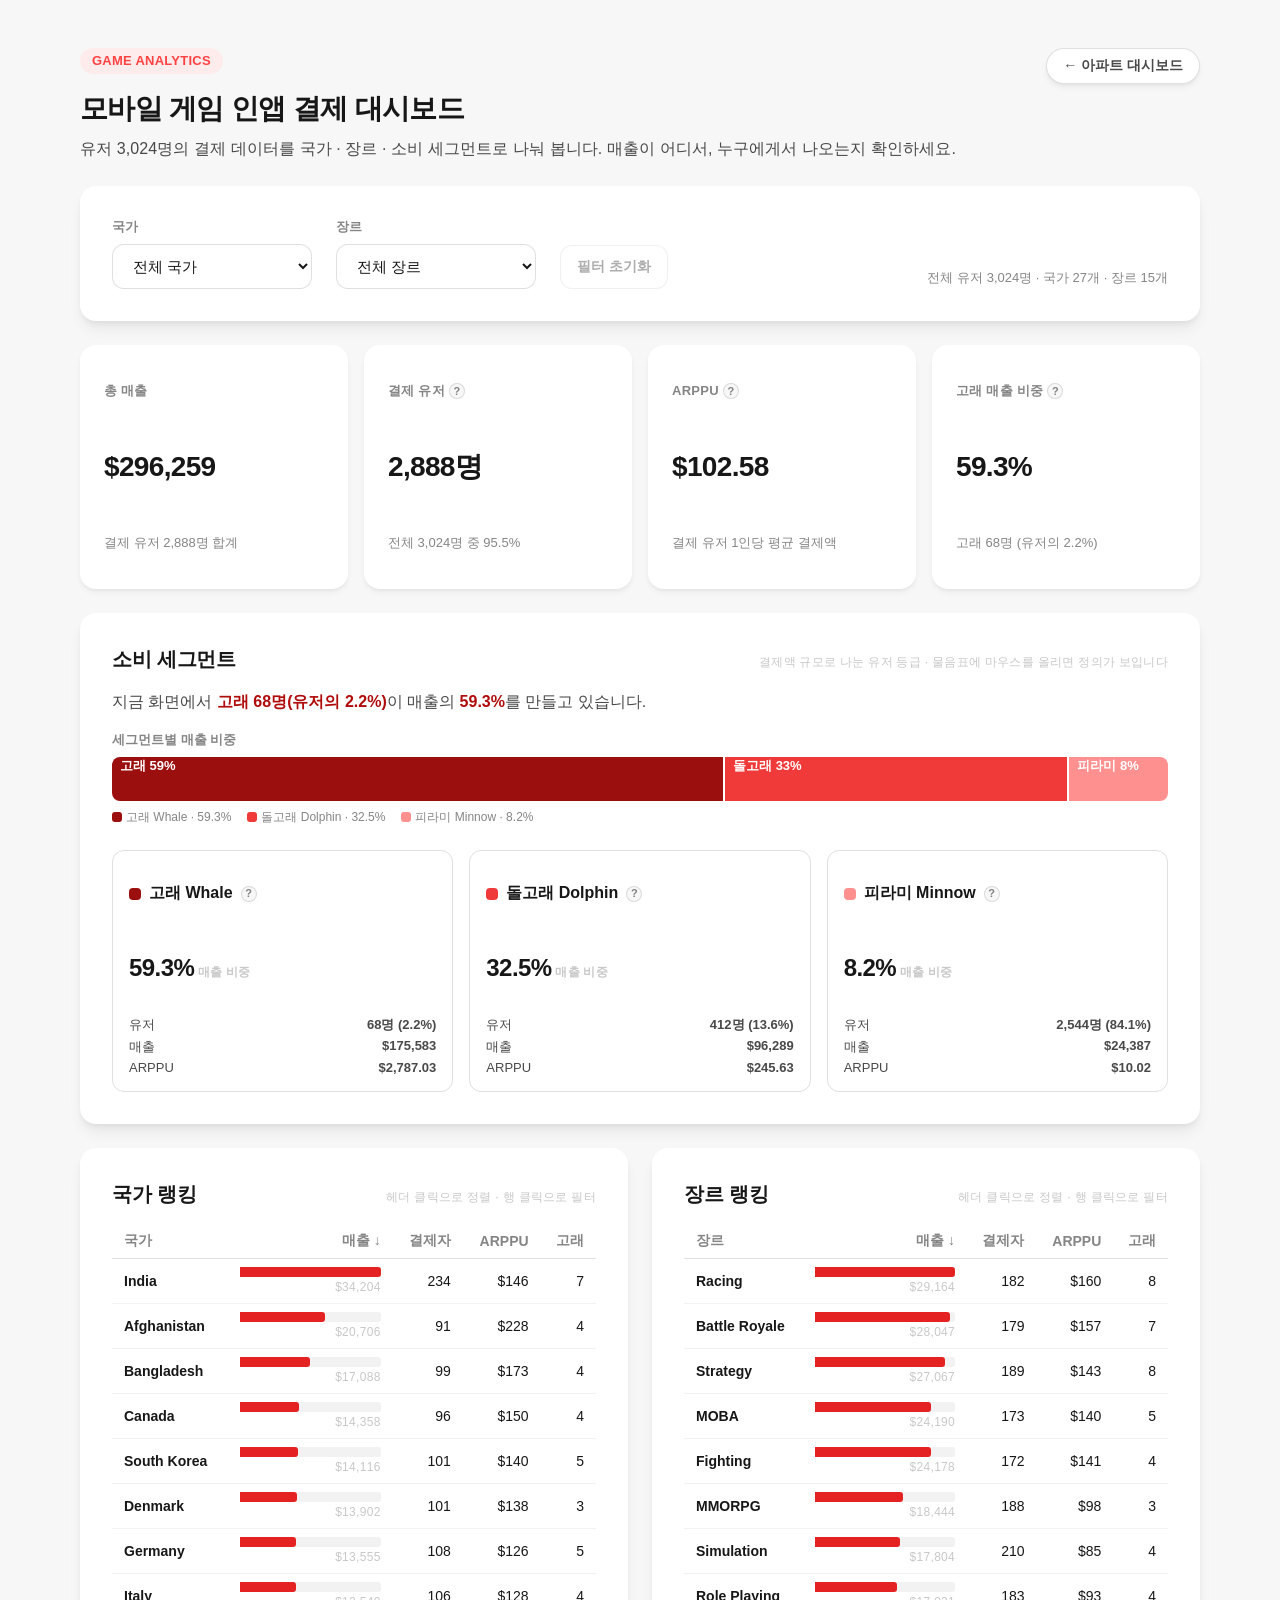
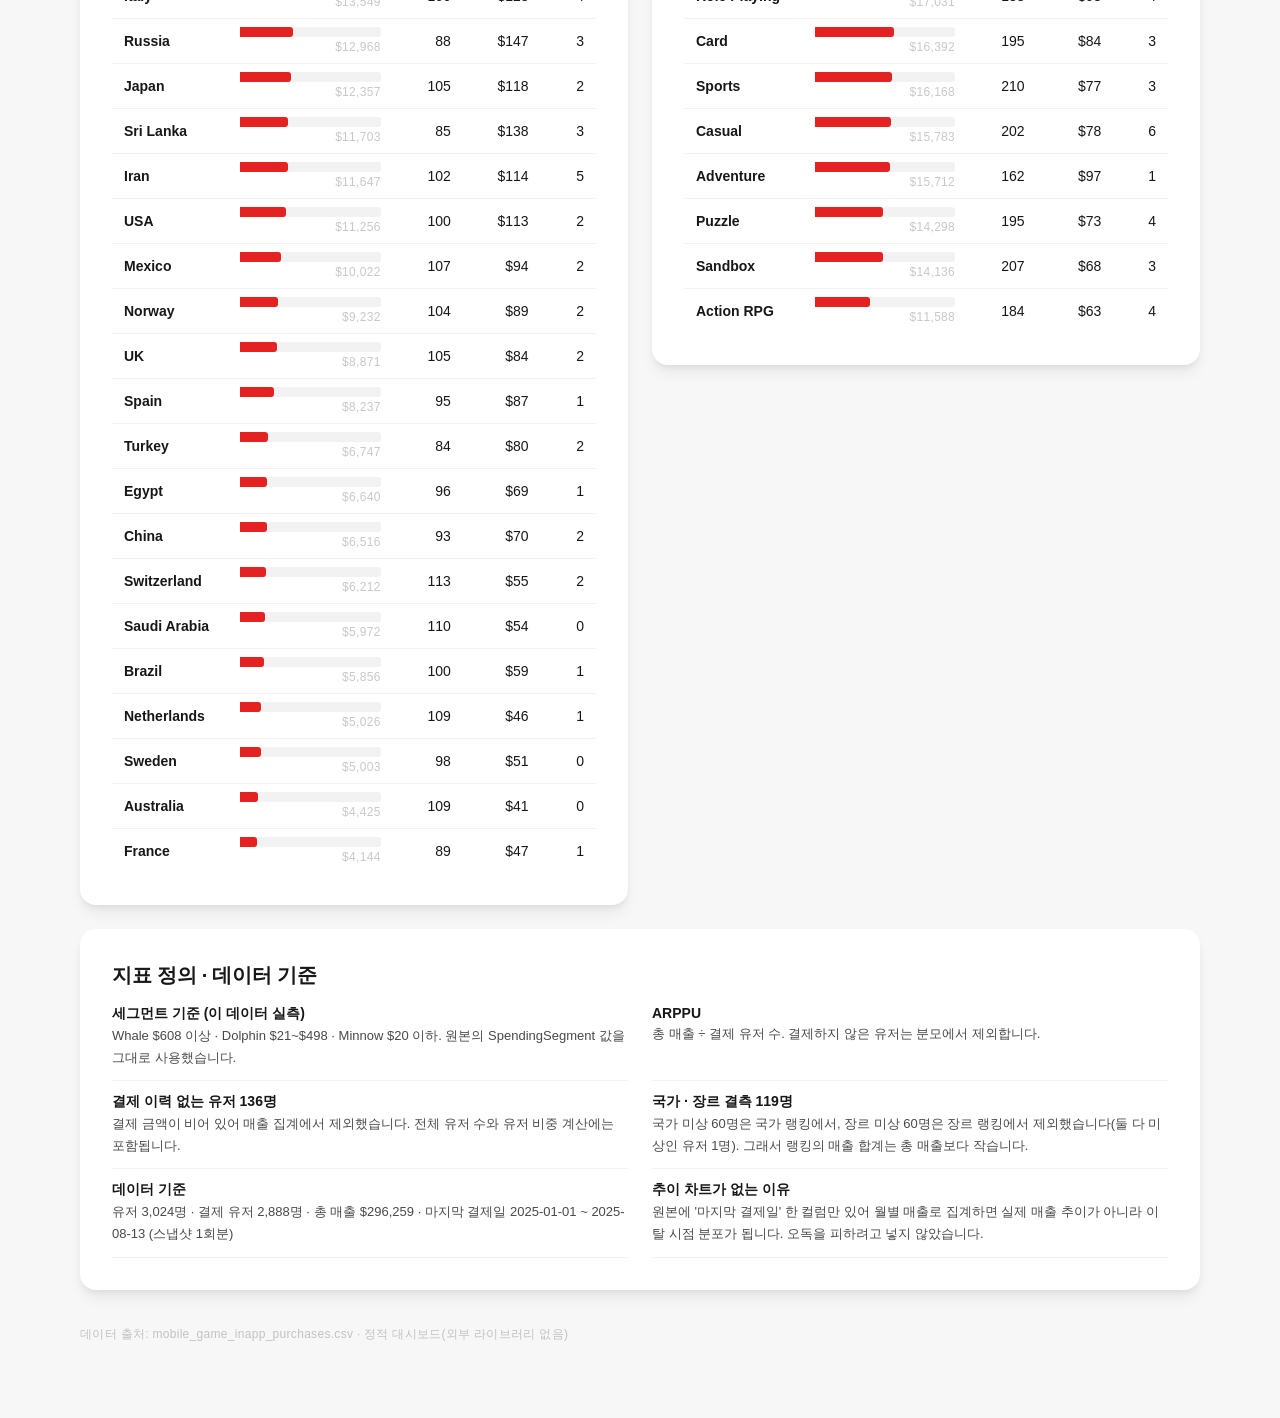
==== game/index.html @ ca3b44a5 "Add mobile game in-app purchase dashboard at /game/ 라이브 운영 PM 페르소나 기준으로 인터뷰해 작성한 PRD(game/PRD.md)를 그" ====
<!DOCTYPE html>
<html lang="ko">
<head>
<meta charset="UTF-8">
<meta name="viewport" content="width=device-width, initial-scale=1">
<title>모바일 게임 인앱 결제 대시보드</title>
<meta name="description" content="모바일 게임 유저 3,024명의 인앱 결제 데이터를 국가·장르·소비 세그먼트로 살펴보는 라이브 운영용 대시보드">
<link rel="stylesheet" href="assets/game.css">
</head>
<body class="dashboard">
  <main>
    <header class="page-header">
      <div class="page-header-text">
        <span class="eyebrow">GAME ANALYTICS</span>
        <h1>모바일 게임 인앱 결제 대시보드</h1>
        <p class="lead">유저 3,024명의 결제 데이터를 국가 · 장르 · 소비 세그먼트로 나눠 봅니다. 매출이 어디서, 누구에게서 나오는지 확인하세요.</p>
      </div>
      <nav class="top-nav" aria-label="보조 메뉴">
        <a href="../index.html">← 아파트 대시보드</a>
      </nav>
    </header>

    <p id="errorBanner" class="error-state card" hidden></p>

    <section class="card controls-card" aria-label="필터">
      <div class="control-group">
        <label for="countrySelect">국가</label>
        <select id="countrySelect" class="dim-select"></select>
      </div>
      <div class="control-group">
        <label for="genreSelect">장르</label>
        <select id="genreSelect" class="dim-select"></select>
      </div>
      <button id="resetBtn" class="reset-btn" type="button">필터 초기화</button>
      <p id="filterSummary" class="filter-summary" aria-live="polite"></p>
    </section>

    <section class="kpi-row" id="kpiRow" aria-label="핵심 지표"></section>

    <section class="card segment-card" aria-label="소비 세그먼트">
      <div class="section-header">
        <h2>소비 세그먼트</h2>
        <span class="caption">결제액 규모로 나눈 유저 등급 · 물음표에 마우스를 올리면 정의가 보입니다</span>
      </div>

      <p class="segment-headline" id="segmentHeadline"></p>

      <figure class="stack-figure">
        <figcaption class="stack-caption">세그먼트별 매출 비중</figcaption>
        <div class="stack-bar" id="stackBar" role="group" aria-label="세그먼트별 매출 비중 스택 바"></div>
        <div class="chart-legend" id="stackLegend"></div>
      </figure>

      <div class="segment-grid" id="segmentGrid"></div>
    </section>

    <div class="content-grid">
      <section class="card ranking-card" aria-label="국가 랭킹">
        <div class="section-header">
          <h2>국가 랭킹</h2>
          <span class="caption">헤더 클릭으로 정렬 · 행 클릭으로 필터</span>
        </div>
        <div class="table-scroll" id="countryTableWrap"></div>
      </section>

      <section class="card ranking-card" aria-label="장르 랭킹">
        <div class="section-header">
          <h2>장르 랭킹</h2>
          <span class="caption">헤더 클릭으로 정렬 · 행 클릭으로 필터</span>
        </div>
        <div class="table-scroll" id="genreTableWrap"></div>
      </section>
    </div>

    <section class="card notes-card" aria-label="지표 정의와 데이터 기준">
      <div class="section-header">
        <h2>지표 정의 · 데이터 기준</h2>
      </div>
      <dl class="notes-list" id="notesList"></dl>
    </section>

    <footer class="page-footer">
      <p class="caption">데이터 출처: mobile_game_inapp_purchases.csv · 정적 대시보드(외부 라이브러리 없음)</p>
    </footer>
  </main>

  <div class="tooltip-pop" id="tooltipPop" role="tooltip" hidden></div>
  <script src="assets/game.js"></script>
</body>
</html>
---- game/assets/game.css ----
/* ============================================================
   모바일 게임 인앱 결제 대시보드
   Montage (@wanteddev/wds) 토큰 — 루트 assets/dashboard.css와 동일 토큰 레이어
   ============================================================ */
:root {
  --color-primary-normal: #FF4242;
  --color-primary-strong: #E52222;
  --color-primary-heavy: #B00C0C;
  --color-primary-bg: #FEECEC;

  --color-label-normal: #171717;
  --color-label-neutral: rgba(48, 48, 48, 0.88);
  --color-label-alternative: rgba(56, 56, 56, 0.61);
  --color-label-assistive: rgba(56, 56, 56, 0.28);

  --color-bg-normal: #ffffff;
  --color-bg-alternative: #F7F7F7;

  --color-line-normal: rgba(115, 115, 115, 0.22);
  --color-line-solid: #F2F2F2;

  --radius-medium: 12px;
  --radius-large: 16px;
  --radius-small: 8px;

  --shadow-small: 0px 2px 4px -2px rgba(23, 23, 23, 0.06), 0px 4px 6px -1px rgba(23, 23, 23, 0.06);
  --shadow-medium: 0px 4px 6px -2px rgba(23, 23, 23, 0.07), 0px 10px 15px -3px rgba(23, 23, 23, 0.07);

  --space-4: 4px;
  --space-8: 8px;
  --space-12: 12px;
  --space-16: 16px;
  --space-24: 24px;
  --space-32: 32px;
  --space-48: 48px;

  /* --- data-viz roles (validated: ordinal ramp, single hue 8°, ΔL ≥ 0.06,
         light end 2.18:1 vs #ffffff surface) --- */
  --surface-1: #ffffff;
  --seg-minnow: #FF9090;
  --seg-dolphin: #F03A3A;
  --seg-whale: #9C0F0F;
  --series-1: #E52222;          /* single-series ranking bars, 4.58:1 */
  --series-1-wash: #FDE0E0;     /* in-cell bar track */
}

* { box-sizing: border-box; }

html, body { max-width: 100%; overflow-x: hidden; }

body {
  font-family: "Pretendard Variable", Pretendard, -apple-system, BlinkMacSystemFont, "Apple SD Gothic Neo", "Malgun Gothic", sans-serif;
  color: var(--color-label-normal);
  background: var(--color-bg-alternative);
  margin: 0;
  padding: var(--space-48) var(--space-16);
}

a { color: var(--color-primary-strong); }

main {
  max-width: 1120px;
  margin: 0 auto;
  display: flex;
  flex-direction: column;
  gap: var(--space-24);
}

main > * { min-width: 0; }

.card {
  background: var(--color-bg-normal);
  border-radius: var(--radius-large);
  box-shadow: var(--shadow-medium);
  padding: var(--space-32);
}

h1 {
  font-size: 1.75rem;
  line-height: 2.375rem;
  letter-spacing: -0.0236em;
  font-weight: 700;
  margin: 0 0 var(--space-8);
}

h2 {
  font-size: 1.25rem;
  line-height: 1.75rem;
  letter-spacing: -0.012em;
  font-weight: 700;
  margin: 0;
}

.lead {
  font-size: 1rem;
  line-height: 1.625rem;
  letter-spacing: 0.0057em;
  color: var(--color-label-neutral);
  margin: 0;
}

.caption {
  font-size: 0.75rem;
  line-height: 1rem;
  letter-spacing: 0.0252em;
  color: var(--color-label-assistive);
}

.eyebrow {
  display: inline-block;
  font-size: 0.8125rem;
  line-height: 1.125rem;
  letter-spacing: 0.0194em;
  font-weight: 600;
  color: var(--color-primary-normal);
  background: var(--color-primary-bg);
  padding: var(--space-4) var(--space-12);
  border-radius: 999px;
  margin-bottom: var(--space-16);
}

.page-header {
  display: flex;
  align-items: flex-start;
  justify-content: space-between;
  gap: var(--space-16);
  flex-wrap: wrap;
}

.page-header-text { min-width: 0; }

.top-nav a {
  display: inline-flex;
  align-items: center;
  gap: var(--space-4);
  font-size: 0.875rem;
  font-weight: 600;
  color: var(--color-label-neutral);
  text-decoration: none;
  background: var(--color-bg-normal);
  border: 1px solid var(--color-line-normal);
  border-radius: 999px;
  padding: var(--space-8) var(--space-16);
  box-shadow: var(--shadow-small);
  white-space: nowrap;
}
.top-nav a:hover { color: var(--color-primary-strong); border-color: var(--color-primary-normal); }

.section-header {
  display: flex;
  align-items: baseline;
  justify-content: space-between;
  margin-bottom: var(--space-16);
  gap: var(--space-8);
  flex-wrap: wrap;
}

/* ---------- filters ---------- */
.controls-card {
  display: flex;
  flex-wrap: wrap;
  align-items: flex-end;
  gap: var(--space-16) var(--space-24);
}

.control-group { display: flex; flex-direction: column; gap: var(--space-8); }

.control-group label {
  font-size: 0.8125rem;
  line-height: 1.125rem;
  letter-spacing: 0.0194em;
  font-weight: 600;
  color: var(--color-label-alternative);
}

.dim-select {
  font-family: inherit;
  font-size: 0.9375rem;
  font-weight: 500;
  color: var(--color-label-normal);
  background: var(--color-bg-normal);
  border: 1px solid var(--color-line-normal);
  border-radius: var(--radius-medium);
  padding: var(--space-12) var(--space-16);
  min-width: 200px;
}

.reset-btn {
  font-family: inherit;
  font-size: 0.875rem;
  font-weight: 600;
  color: var(--color-label-neutral);
  background: var(--color-bg-normal);
  border: 1px solid var(--color-line-normal);
  border-radius: var(--radius-medium);
  padding: var(--space-12) var(--space-16);
  cursor: pointer;
}
.reset-btn:hover:not(:disabled) { color: var(--color-primary-strong); border-color: var(--color-primary-normal); }
.reset-btn:disabled { opacity: 0.45; cursor: default; }

.filter-summary {
  margin: 0 0 2px auto;
  font-size: 0.8125rem;
  color: var(--color-label-alternative);
}

.dim-select:focus-visible,
button:focus-visible,
tr:focus-visible {
  outline: 2px solid var(--color-primary-normal);
  outline-offset: 2px;
}

/* ---------- KPI ---------- */
.kpi-row {
  display: grid;
  grid-template-columns: 1fr;
  gap: var(--space-16);
}

.kpi-row > * { min-width: 0; }

.kpi-card {
  background: var(--color-bg-normal);
  border-radius: var(--radius-large);
  box-shadow: var(--shadow-small);
  padding: var(--space-24);
  display: flex;
  flex-direction: column;
  gap: var(--space-8);
}

.kpi-label {
  display: flex;
  align-items: center;
  gap: var(--space-4);
  font-size: 0.8125rem;
  line-height: 1.125rem;
  letter-spacing: 0.0194em;
  font-weight: 600;
  color: var(--color-label-alternative);
}

.kpi-value {
  font-size: 1.75rem;
  line-height: 2.25rem;
  letter-spacing: -0.0236em;
  font-weight: 700;
}

.kpi-sub { font-size: 0.8125rem; color: var(--color-label-alternative); }

/* ---------- segments ---------- */
.segment-headline {
  margin: 0 0 var(--space-16);
  font-size: 1rem;
  line-height: 1.625rem;
  color: var(--color-label-neutral);
}
.segment-headline strong { color: var(--color-primary-heavy); font-weight: 700; }

.stack-figure { margin: 0 0 var(--space-24); }

.stack-caption {
  font-size: 0.8125rem;
  font-weight: 600;
  color: var(--color-label-alternative);
  margin-bottom: var(--space-8);
}

.stack-bar {
  display: flex;
  gap: 2px;                       /* 2px surface gap between segments */
  height: 44px;
  width: 100%;
}

.stack-seg {
  border: none;
  padding: 0 var(--space-8);
  font: inherit;
  font-size: 0.8125rem;
  font-weight: 700;
  color: #fff;
  text-align: left;
  white-space: nowrap;
  overflow: hidden;
  cursor: default;
  min-width: 2px;
}

.stack-seg:first-child { border-radius: var(--radius-small) 0 0 var(--radius-small); }
.stack-seg:last-child { border-radius: 0 var(--radius-small) var(--radius-small) 0; }

.chart-legend {
  display: flex;
  gap: var(--space-16);
  flex-wrap: wrap;
  margin-top: var(--space-8);
  font-size: 0.75rem;
  color: var(--color-label-alternative);
}

.chart-legend .swatch {
  display: inline-block;
  width: 10px;
  height: 10px;
  border-radius: 3px;
  margin-right: var(--space-4);
  vertical-align: -1px;
}

.segment-grid {
  display: grid;
  grid-template-columns: 1fr;
  gap: var(--space-16);
}

.segment-tile {
  border: 1px solid var(--color-line-normal);
  border-radius: var(--radius-medium);
  padding: var(--space-16);
  display: flex;
  flex-direction: column;
  gap: var(--space-8);
}

.segment-tile-head {
  display: flex;
  align-items: center;
  gap: var(--space-8);
  font-weight: 700;
  font-size: 1rem;
}

.segment-dot {
  width: 12px;
  height: 12px;
  border-radius: 4px;
  flex-shrink: 0;
}

.segment-share {
  font-size: 1.5rem;
  line-height: 2rem;
  font-weight: 700;
  letter-spacing: -0.0236em;
}

.segment-stats {
  display: flex;
  flex-direction: column;
  gap: var(--space-4);
  font-size: 0.8125rem;
  color: var(--color-label-neutral);
}

.segment-stats span { display: flex; justify-content: space-between; gap: var(--space-8); }
.segment-stats strong { font-weight: 600; font-variant-numeric: tabular-nums; }

/* ---------- tooltip ---------- */
.info-btn {
  width: 16px;
  height: 16px;
  flex-shrink: 0;
  border-radius: 50%;
  border: 1px solid var(--color-line-normal);
  background: var(--color-bg-alternative);
  color: var(--color-label-alternative);
  font: inherit;
  font-size: 0.6875rem;
  font-weight: 700;
  line-height: 1;
  padding: 0;
  cursor: help;
}
.info-btn:hover, .info-btn[aria-expanded="true"] {
  background: var(--color-primary-bg);
  border-color: var(--color-primary-normal);
  color: var(--color-primary-strong);
}

.tooltip-pop {
  position: absolute;
  z-index: 20;
  max-width: 280px;
  background: var(--color-label-normal);
  color: #fff;
  font-size: 0.8125rem;
  line-height: 1.35rem;
  padding: var(--space-12);
  border-radius: var(--radius-small);
  box-shadow: var(--shadow-medium);
}
.tooltip-pop strong { display: block; margin-bottom: 2px; }

/* ---------- rankings ---------- */
.content-grid {
  display: grid;
  grid-template-columns: 1fr;
  gap: var(--space-24);
  align-items: start;
}
.content-grid > * { min-width: 0; }

.table-scroll { overflow-x: auto; }

table.ranking {
  width: 100%;
  border-collapse: collapse;
  font-size: 0.875rem;
}

table.ranking th, table.ranking td {
  padding: var(--space-8) var(--space-12);
  text-align: right;
  white-space: nowrap;
  font-variant-numeric: tabular-nums;
}

table.ranking th:first-child, table.ranking td:first-child {
  text-align: left;
  font-variant-numeric: normal;
}

table.ranking thead th {
  color: var(--color-label-alternative);
  font-weight: 600;
  border-bottom: 1px solid var(--color-line-normal);
  position: sticky;
  top: 0;
  background: var(--color-bg-normal);
}

table.ranking thead th button {
  font: inherit;
  font-weight: inherit;
  color: inherit;
  background: none;
  border: none;
  cursor: pointer;
  padding: 0;
  display: inline-flex;
  align-items: center;
  gap: var(--space-4);
}
table.ranking thead th button:hover { color: var(--color-primary-strong); }

table.ranking tbody tr {
  border-bottom: 1px solid var(--color-line-solid);
  cursor: pointer;
}
table.ranking tbody tr:hover { background: var(--color-bg-alternative); }
table.ranking tbody tr[aria-current="true"] { background: var(--color-primary-bg); }
table.ranking tbody tr:last-child { border-bottom: none; }

.rank-name { font-weight: 600; }

.bar-cell { width: 34%; min-width: 96px; }

.bar-track {
  background: var(--color-line-solid);
  border-radius: 3px;
  height: 10px;
  width: 100%;
}

.bar-value { margin-top: 2px; font-variant-numeric: tabular-nums; }

.bar-fill {
  background: var(--series-1);
  border-radius: 0 3px 3px 0;    /* 4px-ish rounded data end, square at baseline */
  height: 100%;
  min-width: 2px;
}

.empty-row td {
  text-align: center;
  color: var(--color-label-alternative);
  padding: var(--space-24) 0;
}

/* ---------- notes ---------- */
.notes-list {
  margin: 0;
  display: grid;
  grid-template-columns: 1fr;
  gap: var(--space-12) var(--space-24);
}

.notes-list div {
  padding-bottom: var(--space-12);
  border-bottom: 1px solid var(--color-line-solid);
}

.notes-list dt {
  font-size: 0.875rem;
  font-weight: 700;
  margin-bottom: 2px;
}

.notes-list dd {
  margin: 0;
  font-size: 0.8125rem;
  line-height: 1.35rem;
  color: var(--color-label-neutral);
}

.page-footer { padding-bottom: var(--space-16); }

.error-state {
  color: #B00C0C;
  text-align: center;
  font-size: 0.9375rem;
}

.visually-hidden {
  position: absolute;
  width: 1px; height: 1px;
  padding: 0; margin: -1px;
  overflow: hidden;
  clip: rect(0,0,0,0);
  white-space: nowrap;
  border: 0;
}

/* ============================================================
   Responsive
   ============================================================ */
@media (min-width: 640px) {
  .segment-grid { grid-template-columns: repeat(3, 1fr); }
  .notes-list { grid-template-columns: repeat(2, 1fr); }
}

@media (min-width: 768px) {
  .kpi-row { grid-template-columns: repeat(2, 1fr); }
}

@media (min-width: 1024px) {
  .kpi-row { grid-template-columns: repeat(4, 1fr); }
  .content-grid { grid-template-columns: 1fr 1fr; }
}

@media (max-width: 480px) {
  body { padding: var(--space-24) var(--space-12); }
  .card { padding: var(--space-16); }
  .kpi-card { padding: var(--space-16); }
  .dim-select { min-width: 0; width: 100%; }
  .control-group { width: 100%; }
  .filter-summary { margin-left: 0; }
}

@media (prefers-reduced-motion: reduce) {
  * { transition: none !important; }
}
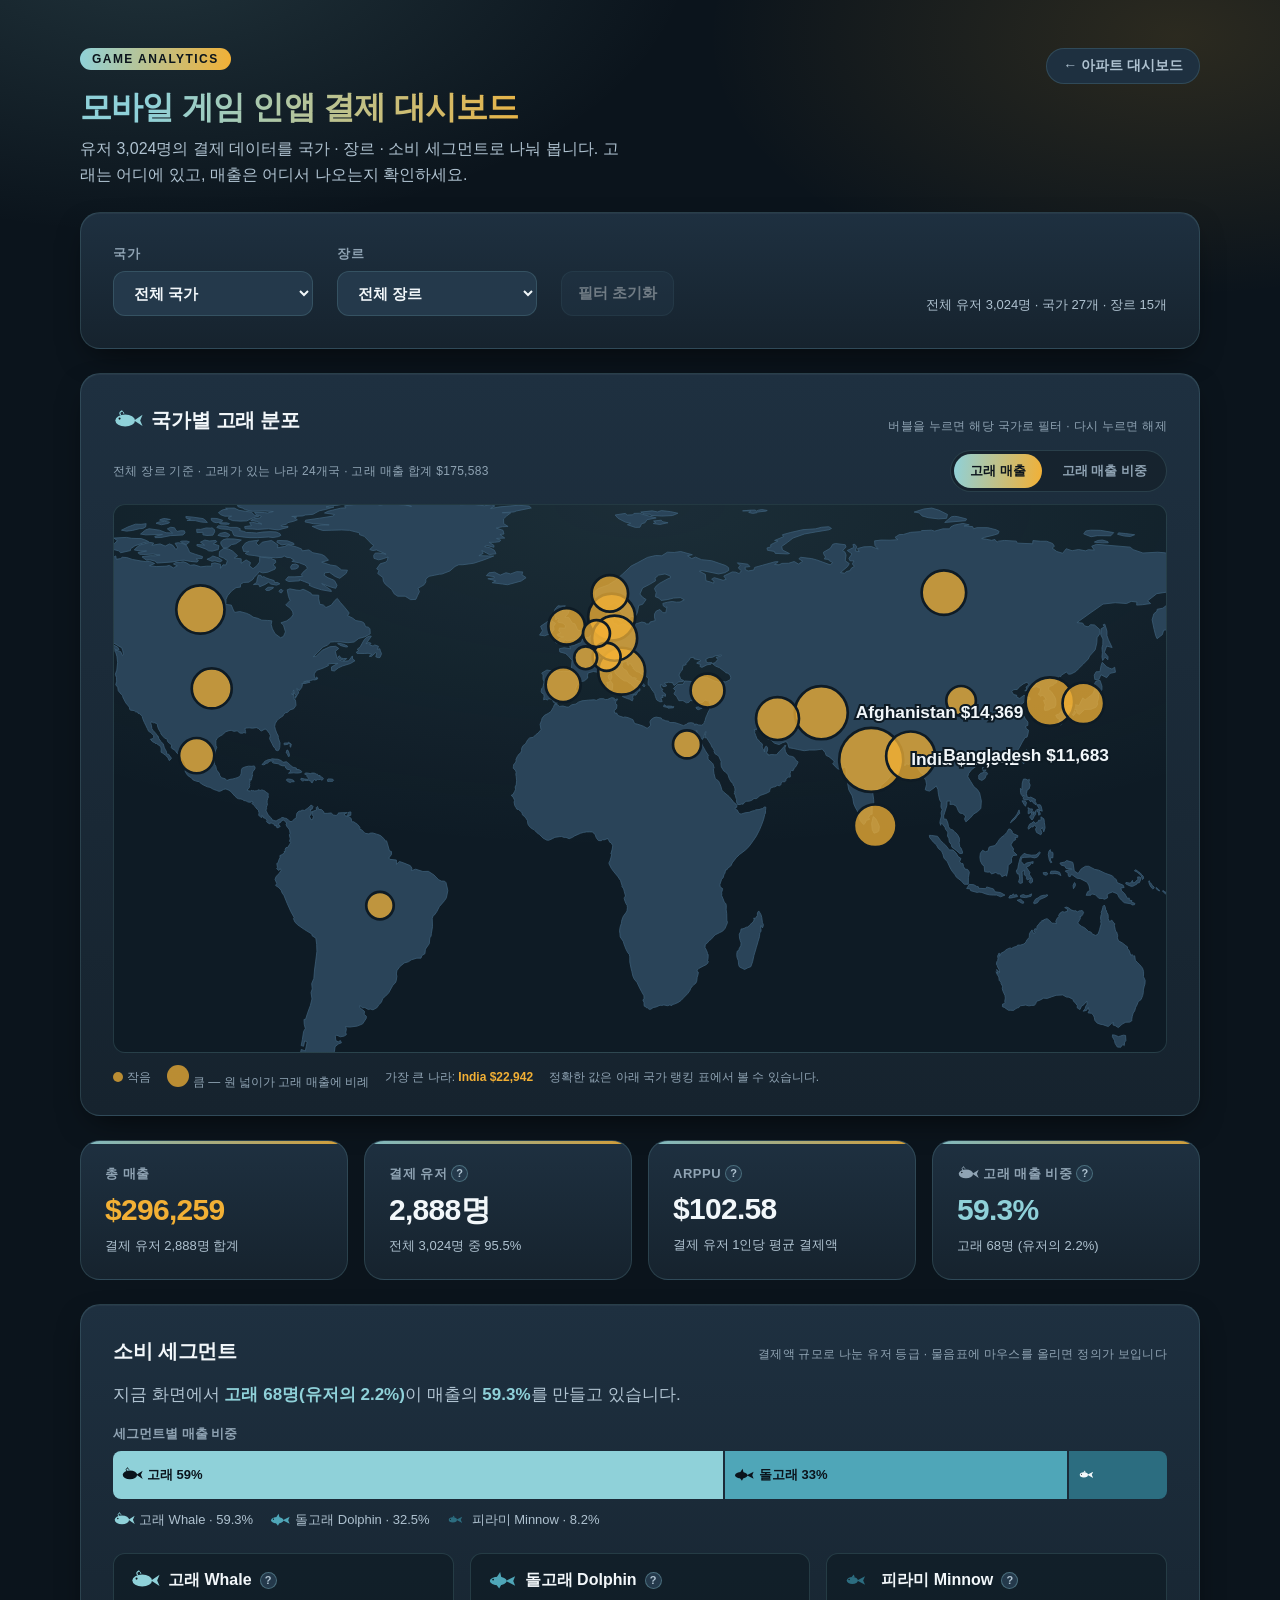
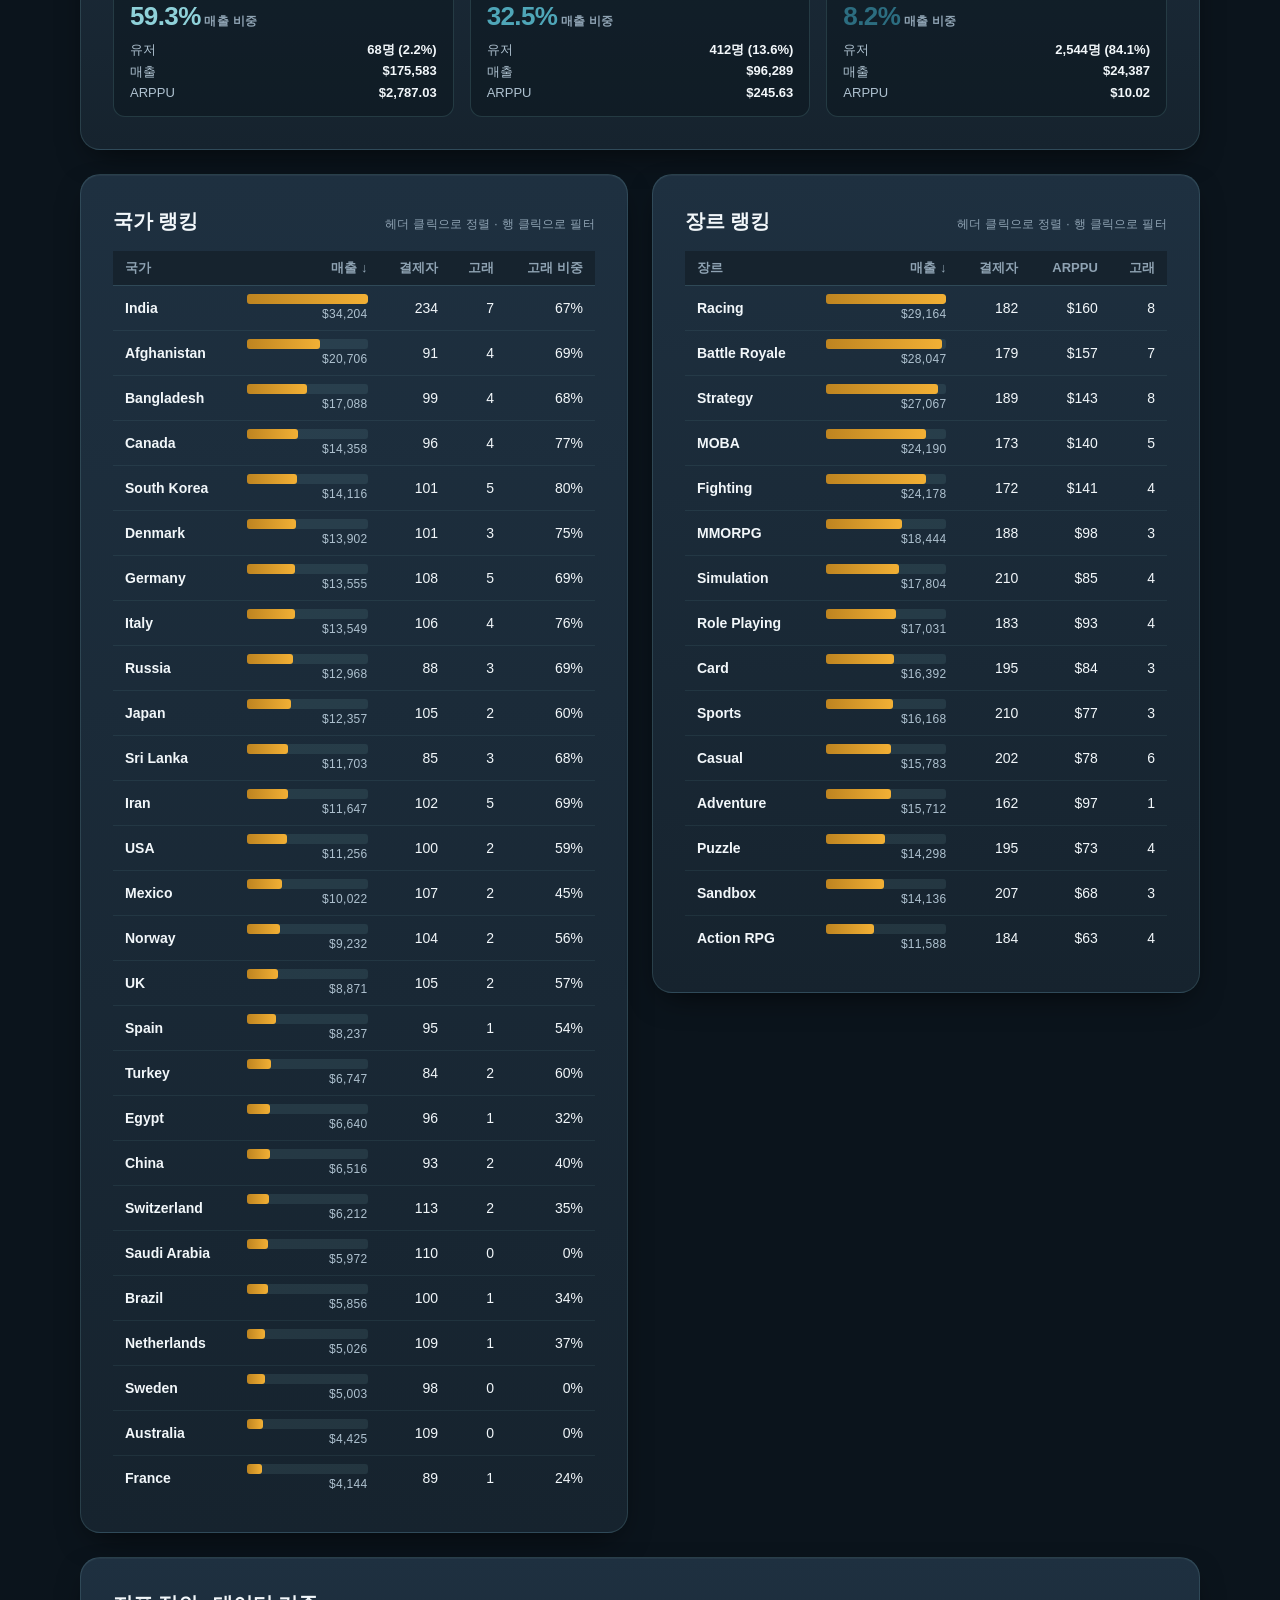
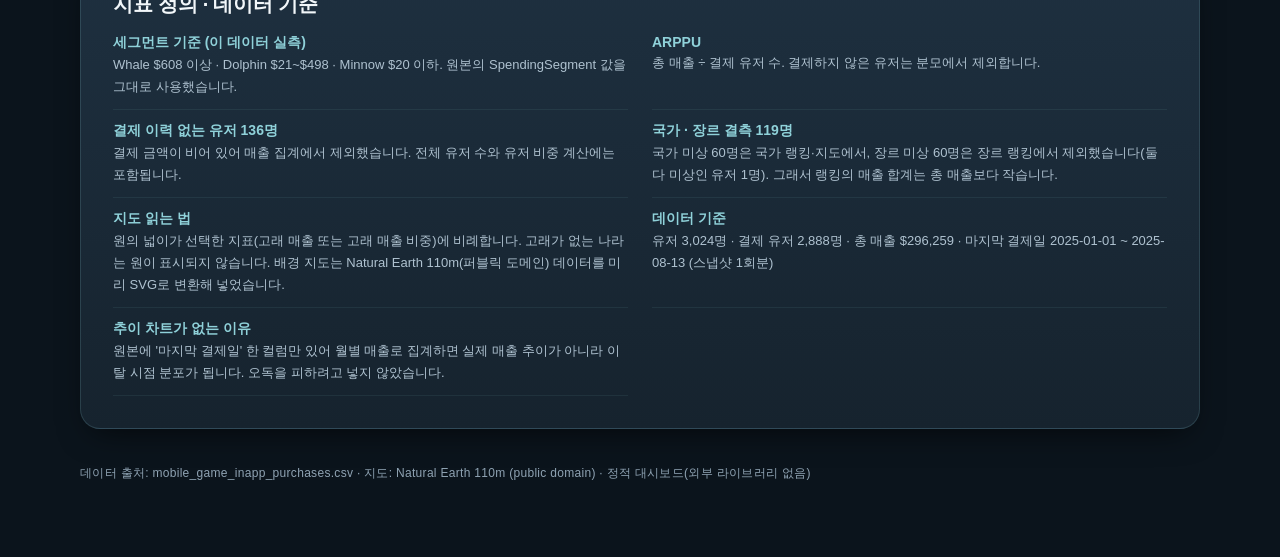
==== commit f34a1161: "Rework game dashboard: world map, segment icons, teal/amber dark theme - 최상단에 국가별 고래 분포 세계지도 추가 (Nat" ====
--- a/game/index.html
+++ b/game/index.html
@@ -8,12 +8,36 @@
 <link rel="stylesheet" href="assets/game.css">
 </head>
 <body class="dashboard">
+
+<svg width="0" height="0" style="position:absolute" aria-hidden="true" focusable="false">
+  <symbol id="icon-whale" viewBox="0 0 64 40">
+    <ellipse cx="26" cy="21" rx="21" ry="13" fill="currentColor"/>
+    <path d="M45 21 L63 9 L58 21 L63 33 Z" fill="currentColor"/>
+    <path d="M16 9 C13 5 15 2 19 1" stroke="currentColor" stroke-width="2.4" stroke-linecap="round" fill="none"/>
+    <path d="M19 1 C22 2 23 4 23 6" stroke="currentColor" stroke-width="2" stroke-linecap="round" fill="none"/>
+    <circle cx="14" cy="17" r="2.2" fill="#0B141C"/>
+  </symbol>
+  <symbol id="icon-dolphin" viewBox="0 0 64 40">
+    <path d="M20 15 L28 3 L31 16 Z" fill="currentColor"/>
+    <ellipse cx="24" cy="22" rx="18" ry="9" fill="currentColor"/>
+    <path d="M40 22 L60 12 L56 22 L60 32 Z" fill="currentColor"/>
+    <path d="M20 30 L26 38 L31 29 Z" fill="currentColor"/>
+    <circle cx="13" cy="19" r="1.8" fill="#0B141C"/>
+  </symbol>
+  <symbol id="icon-minnow" viewBox="0 0 64 40">
+    <ellipse cx="20" cy="21" rx="12" ry="7.5" fill="currentColor"/>
+    <path d="M30 21 L47 12 L43 21 L47 30 Z" fill="currentColor"/>
+    <path d="M18 14 L23 8 L25 14 Z" fill="currentColor"/>
+    <circle cx="13" cy="19" r="1.5" fill="#0B141C"/>
+  </symbol>
+</svg>
+
   <main>
     <header class="page-header">
       <div class="page-header-text">
         <span class="eyebrow">GAME ANALYTICS</span>
         <h1>모바일 게임 인앱 결제 대시보드</h1>
-        <p class="lead">유저 3,024명의 결제 데이터를 국가 · 장르 · 소비 세그먼트로 나눠 봅니다. 매출이 어디서, 누구에게서 나오는지 확인하세요.</p>
+        <p class="lead">유저 3,024명의 결제 데이터를 국가 · 장르 · 소비 세그먼트로 나눠 봅니다. 고래는 어디에 있고, 매출은 어디서 나오는지 확인하세요.</p>
       </div>
       <nav class="top-nav" aria-label="보조 메뉴">
         <a href="../index.html">← 아파트 대시보드</a>
@@ -33,6 +57,26 @@
       </div>
       <button id="resetBtn" class="reset-btn" type="button">필터 초기화</button>
       <p id="filterSummary" class="filter-summary" aria-live="polite"></p>
+    </section>
+
+    <section class="card map-card" aria-label="국가별 고래 지도">
+      <div class="section-header">
+        <h2><svg class="seg-icon" style="color:var(--teal)" aria-hidden="true"><use href="#icon-whale"/></svg>국가별 고래 분포</h2>
+        <span class="caption">버블을 누르면 해당 국가로 필터 · 다시 누르면 해제</span>
+      </div>
+
+      <div class="map-toolbar">
+        <p class="caption" id="mapSummary" style="margin:0"></p>
+        <div class="metric-toggle" role="group" aria-label="지도 표시 지표">
+          <button type="button" class="metric-btn" data-metric="revenue">고래 매출</button>
+          <button type="button" class="metric-btn" data-metric="share">고래 매출 비중</button>
+        </div>
+      </div>
+
+      <div class="map-wrap">
+        <svg id="worldMap" viewBox="0 0 1000 460" role="img" aria-label="국가별 고래 지표를 표시한 세계지도"></svg>
+      </div>
+      <div class="map-legend" id="mapLegend"></div>
     </section>
 
     <section class="kpi-row" id="kpiRow" aria-label="핵심 지표"></section>
@@ -80,7 +124,7 @@
     </section>
 
     <footer class="page-footer">
-      <p class="caption">데이터 출처: mobile_game_inapp_purchases.csv · 정적 대시보드(외부 라이브러리 없음)</p>
+      <p class="caption">데이터 출처: mobile_game_inapp_purchases.csv · 지도: Natural Earth 110m (public domain) · 정적 대시보드(외부 라이브러리 없음)</p>
     </footer>
   </main>
 
--- a/game/assets/game.css
+++ b/game/assets/game.css
@@ -1,30 +1,44 @@
 /* ============================================================
-   모바일 게임 인앱 결제 대시보드
-   Montage (@wanteddev/wds) 토큰 — 루트 assets/dashboard.css와 동일 토큰 레이어
+   모바일 게임 인앱 결제 대시보드 — vibrant dark theme
+   포인트 컬러: #8FD1D9 (teal) / #F2B035 (amber)
+   레이아웃·타이포·간격 규칙은 Montage 토큰 체계를 그대로 따르고,
+   색 레이어만 게임용 다크 팔레트로 교체했다.
    ============================================================ */
 :root {
-  --color-primary-normal: #FF4242;
-  --color-primary-strong: #E52222;
-  --color-primary-heavy: #B00C0C;
-  --color-primary-bg: #FEECEC;
-
-  --color-label-normal: #171717;
-  --color-label-neutral: rgba(48, 48, 48, 0.88);
-  --color-label-alternative: rgba(56, 56, 56, 0.61);
-  --color-label-assistive: rgba(56, 56, 56, 0.28);
-
-  --color-bg-normal: #ffffff;
-  --color-bg-alternative: #F7F7F7;
-
-  --color-line-normal: rgba(115, 115, 115, 0.22);
-  --color-line-solid: #F2F2F2;
+  /* surfaces */
+  --page: #0B141C;
+  --surface: #16232E;
+  --surface-2: #1E3040;
+  --surface-3: #24394B;
+
+  /* ink (모두 서피스 대비 4.5:1 이상) */
+  --ink: #F2F7FA;
+  --ink-2: #AFC2D0;
+  --ink-3: #8FA3B3;
+
+  --line: rgba(143, 209, 217, 0.16);
+  --line-strong: rgba(143, 209, 217, 0.34);
+
+  /* data-viz roles — validate_palette 기준 통과
+     세그먼트 = 순서형 단일 색조 램프(teal, hue 15°, ΔL ≥ 0.06, 어두운 끝 2.74:1)
+     매출 막대 = 단일 시리즈 amber (8.4:1) */
+  --teal: #8FD1D9;
+  --teal-2: #4FA6B8;
+  --teal-3: #2C6D80;
+  --amber: #F2B035;
+  --amber-2: #BE8420;
+
+  --seg-whale: var(--teal);
+  --seg-dolphin: var(--teal-2);
+  --seg-minnow: var(--teal-3);
+  --series-1: var(--amber);
 
   --radius-medium: 12px;
-  --radius-large: 16px;
+  --radius-large: 20px;
   --radius-small: 8px;
 
-  --shadow-small: 0px 2px 4px -2px rgba(23, 23, 23, 0.06), 0px 4px 6px -1px rgba(23, 23, 23, 0.06);
-  --shadow-medium: 0px 4px 6px -2px rgba(23, 23, 23, 0.07), 0px 10px 15px -3px rgba(23, 23, 23, 0.07);
+  --shadow-card: 0 1px 0 rgba(255, 255, 255, 0.04) inset, 0 12px 32px -12px rgba(0, 0, 0, 0.7);
+  --shadow-pop: 0 10px 30px -8px rgba(0, 0, 0, 0.65);
 
   --space-4: 4px;
   --space-8: 8px;
@@ -34,14 +48,8 @@
   --space-32: 32px;
   --space-48: 48px;
 
-  /* --- data-viz roles (validated: ordinal ramp, single hue 8°, ΔL ≥ 0.06,
-         light end 2.18:1 vs #ffffff surface) --- */
-  --surface-1: #ffffff;
-  --seg-minnow: #FF9090;
-  --seg-dolphin: #F03A3A;
-  --seg-whale: #9C0F0F;
-  --series-1: #E52222;          /* single-series ranking bars, 4.58:1 */
-  --series-1-wash: #FDE0E0;     /* in-cell bar track */
+  --ease-pop: cubic-bezier(0.22, 1.4, 0.36, 1);
+  color-scheme: dark;
 }
 
 * { box-sizing: border-box; }
@@ -50,13 +58,17 @@
 
 body {
   font-family: "Pretendard Variable", Pretendard, -apple-system, BlinkMacSystemFont, "Apple SD Gothic Neo", "Malgun Gothic", sans-serif;
-  color: var(--color-label-normal);
-  background: var(--color-bg-alternative);
+  color: var(--ink);
+  background:
+    radial-gradient(900px 480px at 12% -6%, rgba(143, 209, 217, 0.16), transparent 60%),
+    radial-gradient(760px 420px at 92% 4%, rgba(242, 176, 53, 0.14), transparent 62%),
+    var(--page);
+  background-attachment: fixed;
   margin: 0;
   padding: var(--space-48) var(--space-16);
 }
 
-a { color: var(--color-primary-strong); }
+a { color: var(--teal); }
 
 main {
   max-width: 1120px;
@@ -65,22 +77,26 @@
   flex-direction: column;
   gap: var(--space-24);
 }
-
 main > * { min-width: 0; }
 
 .card {
-  background: var(--color-bg-normal);
+  background: linear-gradient(180deg, var(--surface-2), var(--surface));
+  border: 1px solid var(--line);
   border-radius: var(--radius-large);
-  box-shadow: var(--shadow-medium);
+  box-shadow: var(--shadow-card);
   padding: var(--space-32);
 }
 
 h1 {
-  font-size: 1.75rem;
-  line-height: 2.375rem;
+  font-size: 2rem;
+  line-height: 2.625rem;
   letter-spacing: -0.0236em;
-  font-weight: 700;
+  font-weight: 800;
   margin: 0 0 var(--space-8);
+  background: linear-gradient(96deg, var(--teal) 12%, var(--amber) 88%);
+  -webkit-background-clip: text;
+  background-clip: text;
+  color: transparent;
 }
 
 h2 {
@@ -89,31 +105,35 @@
   letter-spacing: -0.012em;
   font-weight: 700;
   margin: 0;
+  display: flex;
+  align-items: center;
+  gap: var(--space-8);
 }
 
 .lead {
   font-size: 1rem;
   line-height: 1.625rem;
-  letter-spacing: 0.0057em;
-  color: var(--color-label-neutral);
+  color: var(--ink-2);
   margin: 0;
+  max-width: 62ch;
 }
 
 .caption {
   font-size: 0.75rem;
   line-height: 1rem;
   letter-spacing: 0.0252em;
-  color: var(--color-label-assistive);
+  color: var(--ink-3);
 }
 
 .eyebrow {
-  display: inline-block;
-  font-size: 0.8125rem;
-  line-height: 1.125rem;
-  letter-spacing: 0.0194em;
-  font-weight: 600;
-  color: var(--color-primary-normal);
-  background: var(--color-primary-bg);
+  display: inline-flex;
+  align-items: center;
+  gap: var(--space-8);
+  font-size: 0.75rem;
+  letter-spacing: 0.12em;
+  font-weight: 700;
+  color: var(--page);
+  background: linear-gradient(96deg, var(--teal), var(--amber));
   padding: var(--space-4) var(--space-12);
   border-radius: 999px;
   margin-bottom: var(--space-16);
@@ -126,8 +146,9 @@
   gap: var(--space-16);
   flex-wrap: wrap;
 }
-
 .page-header-text { min-width: 0; }
+
+.top-nav { display: flex; gap: var(--space-8); flex-wrap: wrap; }
 
 .top-nav a {
   display: inline-flex;
@@ -135,16 +156,20 @@
   gap: var(--space-4);
   font-size: 0.875rem;
   font-weight: 600;
-  color: var(--color-label-neutral);
+  color: var(--ink-2);
   text-decoration: none;
-  background: var(--color-bg-normal);
-  border: 1px solid var(--color-line-normal);
+  background: var(--surface-2);
+  border: 1px solid var(--line);
   border-radius: 999px;
   padding: var(--space-8) var(--space-16);
-  box-shadow: var(--shadow-small);
   white-space: nowrap;
-}
-.top-nav a:hover { color: var(--color-primary-strong); border-color: var(--color-primary-normal); }
+  transition: transform 0.18s var(--ease-pop), color 0.18s ease, border-color 0.18s ease;
+}
+.top-nav a:hover {
+  color: var(--teal);
+  border-color: var(--line-strong);
+  transform: translateY(-2px);
+}
 
 .section-header {
   display: flex;
@@ -155,6 +180,17 @@
   flex-wrap: wrap;
 }
 
+/* ---------- icons ---------- */
+.seg-icon {
+  width: 30px;
+  height: 20px;
+  flex-shrink: 0;
+  display: inline-block;
+  vertical-align: -3px;
+}
+.seg-icon.is-sm { width: 22px; height: 15px; }
+.seg-icon.is-lg { width: 44px; height: 29px; }
+
 /* ---------- filters ---------- */
 .controls-card {
   display: flex;
@@ -167,164 +203,264 @@
 
 .control-group label {
   font-size: 0.8125rem;
-  line-height: 1.125rem;
-  letter-spacing: 0.0194em;
-  font-weight: 600;
-  color: var(--color-label-alternative);
-}
-
-.dim-select {
+  font-weight: 700;
+  letter-spacing: 0.04em;
+  color: var(--ink-3);
+}
+
+.dim-select, .reset-btn {
   font-family: inherit;
   font-size: 0.9375rem;
-  font-weight: 500;
-  color: var(--color-label-normal);
-  background: var(--color-bg-normal);
-  border: 1px solid var(--color-line-normal);
+  font-weight: 600;
+  color: var(--ink);
+  background: var(--surface-3);
+  border: 1px solid var(--line);
   border-radius: var(--radius-medium);
   padding: var(--space-12) var(--space-16);
-  min-width: 200px;
-}
-
-.reset-btn {
-  font-family: inherit;
-  font-size: 0.875rem;
-  font-weight: 600;
-  color: var(--color-label-neutral);
-  background: var(--color-bg-normal);
-  border: 1px solid var(--color-line-normal);
-  border-radius: var(--radius-medium);
-  padding: var(--space-12) var(--space-16);
-  cursor: pointer;
-}
-.reset-btn:hover:not(:disabled) { color: var(--color-primary-strong); border-color: var(--color-primary-normal); }
-.reset-btn:disabled { opacity: 0.45; cursor: default; }
+}
+
+.dim-select { min-width: 200px; }
+
+.reset-btn { cursor: pointer; transition: transform 0.18s var(--ease-pop), border-color 0.18s ease, color 0.18s ease; }
+.reset-btn:hover:not(:disabled) { color: var(--amber); border-color: var(--amber); transform: translateY(-2px); }
+.reset-btn:disabled { opacity: 0.4; cursor: default; }
 
 .filter-summary {
   margin: 0 0 2px auto;
   font-size: 0.8125rem;
-  color: var(--color-label-alternative);
-}
-
-.dim-select:focus-visible,
-button:focus-visible,
-tr:focus-visible {
-  outline: 2px solid var(--color-primary-normal);
+  color: var(--ink-2);
+}
+
+:focus-visible {
+  outline: 2px solid var(--amber);
   outline-offset: 2px;
 }
 
 /* ---------- KPI ---------- */
-.kpi-row {
-  display: grid;
-  grid-template-columns: 1fr;
-  gap: var(--space-16);
-}
-
+.kpi-row { display: grid; grid-template-columns: 1fr; gap: var(--space-16); }
 .kpi-row > * { min-width: 0; }
 
 .kpi-card {
-  background: var(--color-bg-normal);
+  background: linear-gradient(180deg, var(--surface-2), var(--surface));
+  border: 1px solid var(--line);
   border-radius: var(--radius-large);
-  box-shadow: var(--shadow-small);
   padding: var(--space-24);
   display: flex;
   flex-direction: column;
   gap: var(--space-8);
-}
+  position: relative;
+  overflow: hidden;
+  transition: transform 0.2s var(--ease-pop), border-color 0.2s ease;
+}
+.kpi-card::after {
+  content: "";
+  position: absolute;
+  inset: 0 0 auto 0;
+  height: 3px;
+  background: linear-gradient(90deg, var(--teal), var(--amber));
+  opacity: 0.85;
+}
+.kpi-card:hover { transform: translateY(-3px); border-color: var(--line-strong); }
 
 .kpi-label {
   display: flex;
   align-items: center;
   gap: var(--space-4);
   font-size: 0.8125rem;
-  line-height: 1.125rem;
-  letter-spacing: 0.0194em;
-  font-weight: 600;
-  color: var(--color-label-alternative);
+  font-weight: 700;
+  letter-spacing: 0.04em;
+  color: var(--ink-3);
+  margin: 0;
 }
 
 .kpi-value {
-  font-size: 1.75rem;
-  line-height: 2.25rem;
+  font-size: 1.875rem;
+  line-height: 2.375rem;
   letter-spacing: -0.0236em;
-  font-weight: 700;
-}
-
-.kpi-sub { font-size: 0.8125rem; color: var(--color-label-alternative); }
+  font-weight: 800;
+  margin: 0;
+  color: var(--ink);
+}
+.kpi-value.is-amber { color: var(--amber); }
+.kpi-value.is-teal { color: var(--teal); }
+
+.kpi-sub { font-size: 0.8125rem; color: var(--ink-2); margin: 0; }
+
+/* ---------- world map ---------- */
+.map-card { padding-bottom: var(--space-24); }
+
+.map-toolbar {
+  display: flex;
+  align-items: center;
+  justify-content: space-between;
+  gap: var(--space-12);
+  flex-wrap: wrap;
+  margin-bottom: var(--space-12);
+}
+
+.metric-toggle {
+  display: inline-flex;
+  gap: var(--space-4);
+  background: var(--surface);
+  border: 1px solid var(--line);
+  border-radius: 999px;
+  padding: 3px;
+}
+
+.metric-btn {
+  font-family: inherit;
+  font-size: 0.8125rem;
+  font-weight: 700;
+  color: var(--ink-3);
+  background: transparent;
+  border: none;
+  border-radius: 999px;
+  padding: var(--space-8) var(--space-16);
+  cursor: pointer;
+  transition: color 0.18s ease, background 0.18s ease;
+}
+.metric-btn[aria-pressed="true"] {
+  background: linear-gradient(96deg, var(--teal), var(--amber));
+  color: var(--page);
+}
+
+.map-wrap {
+  position: relative;
+  border-radius: var(--radius-medium);
+  background:
+    radial-gradient(120% 90% at 50% 0%, rgba(143, 209, 217, 0.10), transparent 70%),
+    #0E1B25;
+  border: 1px solid var(--line);
+  overflow-x: auto;                 /* 좁은 화면에서는 지도를 줄이지 말고 옆으로 넘긴다 */
+}
+
+.map-wrap svg { display: block; width: 100%; min-width: 540px; height: auto; }
+
+.map-land { fill: #2A4459; stroke: #3B5D76; stroke-width: 0.6; }
+
+.map-bubble {
+  fill: var(--amber);
+  fill-opacity: 0.75;
+  stroke: #0E1B25;              /* 2px 서피스 링 — 겹쳐도 각 마크가 살아 있게 */
+  stroke-width: 2;
+  cursor: pointer;
+  transform-box: fill-box;
+  transform-origin: center;
+  transition: fill-opacity 0.18s ease;
+}
+.map-bubble:hover, .map-bubble:focus-visible { fill-opacity: 1; }
+.map-bubble.is-selected { fill: var(--teal); fill-opacity: 1; }
+
+.map-bubble.is-bouncing { animation: whale-pop 0.62s var(--ease-pop); }
+
+@keyframes whale-pop {
+  0%   { transform: scale(1, 1); }
+  22%  { transform: scale(1.42, 0.7); }
+  45%  { transform: scale(0.84, 1.28); }
+  66%  { transform: scale(1.16, 0.92); }
+  84%  { transform: scale(0.96, 1.05); }
+  100% { transform: scale(1, 1); }
+}
+
+.seg-icon.is-bouncing { animation: whale-pop 0.62s var(--ease-pop); transform-origin: center; }
+
+.map-label {
+  fill: var(--ink);
+  font-size: 13px;
+  font-weight: 700;
+  paint-order: stroke;
+  stroke: #0E1B25;
+  stroke-width: 3;
+  pointer-events: none;
+}
+
+.map-legend {
+  display: flex;
+  gap: var(--space-16);
+  flex-wrap: wrap;
+  align-items: center;
+  margin-top: var(--space-12);
+  font-size: 0.75rem;
+  color: var(--ink-3);
+}
+.map-legend .bubble-key {
+  display: inline-block;
+  border-radius: 50%;
+  background: var(--amber);
+  opacity: 0.75;
+  margin-right: var(--space-4);
+  vertical-align: -1px;
+}
 
 /* ---------- segments ---------- */
 .segment-headline {
   margin: 0 0 var(--space-16);
-  font-size: 1rem;
-  line-height: 1.625rem;
-  color: var(--color-label-neutral);
-}
-.segment-headline strong { color: var(--color-primary-heavy); font-weight: 700; }
+  font-size: 1.0625rem;
+  line-height: 1.75rem;
+  color: var(--ink-2);
+}
+.segment-headline strong { color: var(--teal); font-weight: 800; }
 
 .stack-figure { margin: 0 0 var(--space-24); }
 
 .stack-caption {
   font-size: 0.8125rem;
-  font-weight: 600;
-  color: var(--color-label-alternative);
+  font-weight: 700;
+  color: var(--ink-3);
   margin-bottom: var(--space-8);
 }
 
 .stack-bar {
   display: flex;
-  gap: 2px;                       /* 2px surface gap between segments */
-  height: 44px;
+  gap: 2px;                      /* 2px 서피스 갭 */
+  height: 48px;
   width: 100%;
 }
 
 .stack-seg {
   border: none;
   padding: 0 var(--space-8);
+  display: flex;
+  align-items: center;
+  gap: var(--space-4);
   font: inherit;
   font-size: 0.8125rem;
-  font-weight: 700;
-  color: #fff;
+  font-weight: 800;
+  color: #0B141C;
   text-align: left;
   white-space: nowrap;
   overflow: hidden;
-  cursor: default;
   min-width: 2px;
-}
-
+  transition: flex-grow 0.5s var(--ease-pop), filter 0.18s ease;
+}
+.stack-seg:hover { filter: brightness(1.12); }
 .stack-seg:first-child { border-radius: var(--radius-small) 0 0 var(--radius-small); }
 .stack-seg:last-child { border-radius: 0 var(--radius-small) var(--radius-small) 0; }
+.stack-seg .seg-icon { color: inherit; }
 
 .chart-legend {
   display: flex;
   gap: var(--space-16);
   flex-wrap: wrap;
-  margin-top: var(--space-8);
-  font-size: 0.75rem;
-  color: var(--color-label-alternative);
-}
-
-.chart-legend .swatch {
-  display: inline-block;
-  width: 10px;
-  height: 10px;
-  border-radius: 3px;
-  margin-right: var(--space-4);
-  vertical-align: -1px;
-}
-
-.segment-grid {
-  display: grid;
-  grid-template-columns: 1fr;
-  gap: var(--space-16);
-}
+  margin-top: var(--space-12);
+  font-size: 0.8125rem;
+  color: var(--ink-2);
+}
+.chart-legend span.legend-item { display: inline-flex; align-items: center; gap: var(--space-4); }
+
+.segment-grid { display: grid; grid-template-columns: 1fr; gap: var(--space-16); }
 
 .segment-tile {
-  border: 1px solid var(--color-line-normal);
+  border: 1px solid var(--line);
   border-radius: var(--radius-medium);
   padding: var(--space-16);
+  background: rgba(11, 20, 28, 0.45);
   display: flex;
   flex-direction: column;
   gap: var(--space-8);
-}
+  transition: transform 0.2s var(--ease-pop), border-color 0.2s ease;
+}
+.segment-tile:hover { transform: translateY(-3px); border-color: var(--line-strong); }
 
 .segment-tile-head {
   display: flex;
@@ -332,20 +468,15 @@
   gap: var(--space-8);
   font-weight: 700;
   font-size: 1rem;
-}
-
-.segment-dot {
-  width: 12px;
-  height: 12px;
-  border-radius: 4px;
-  flex-shrink: 0;
+  margin: 0;
 }
 
 .segment-share {
-  font-size: 1.5rem;
-  line-height: 2rem;
-  font-weight: 700;
+  font-size: 1.625rem;
+  line-height: 2.125rem;
+  font-weight: 800;
   letter-spacing: -0.0236em;
+  margin: 0;
 }
 
 .segment-stats {
@@ -353,47 +484,49 @@
   flex-direction: column;
   gap: var(--space-4);
   font-size: 0.8125rem;
-  color: var(--color-label-neutral);
-}
-
+  color: var(--ink-2);
+}
 .segment-stats span { display: flex; justify-content: space-between; gap: var(--space-8); }
-.segment-stats strong { font-weight: 600; font-variant-numeric: tabular-nums; }
+.segment-stats strong { color: var(--ink); font-weight: 700; font-variant-numeric: tabular-nums; }
+
+.whale-tile { cursor: pointer; }
 
 /* ---------- tooltip ---------- */
 .info-btn {
-  width: 16px;
-  height: 16px;
+  width: 17px;
+  height: 17px;
   flex-shrink: 0;
   border-radius: 50%;
-  border: 1px solid var(--color-line-normal);
-  background: var(--color-bg-alternative);
-  color: var(--color-label-alternative);
+  border: 1px solid var(--line-strong);
+  background: var(--surface-3);
+  color: var(--ink-2);
   font: inherit;
   font-size: 0.6875rem;
-  font-weight: 700;
+  font-weight: 800;
   line-height: 1;
   padding: 0;
   cursor: help;
 }
 .info-btn:hover, .info-btn[aria-expanded="true"] {
-  background: var(--color-primary-bg);
-  border-color: var(--color-primary-normal);
-  color: var(--color-primary-strong);
+  background: var(--teal);
+  border-color: var(--teal);
+  color: var(--page);
 }
 
 .tooltip-pop {
   position: absolute;
-  z-index: 20;
-  max-width: 280px;
-  background: var(--color-label-normal);
-  color: #fff;
+  z-index: 30;
+  max-width: 288px;
+  background: #06101A;
+  border: 1px solid var(--line-strong);
+  color: var(--ink);
   font-size: 0.8125rem;
   line-height: 1.35rem;
   padding: var(--space-12);
   border-radius: var(--radius-small);
-  box-shadow: var(--shadow-medium);
-}
-.tooltip-pop strong { display: block; margin-bottom: 2px; }
+  box-shadow: var(--shadow-pop);
+}
+.tooltip-pop strong { display: block; margin-bottom: 2px; color: var(--teal); }
 
 /* ---------- rankings ---------- */
 .content-grid {
@@ -418,24 +551,20 @@
   white-space: nowrap;
   font-variant-numeric: tabular-nums;
 }
-
-table.ranking th:first-child, table.ranking td:first-child {
-  text-align: left;
-  font-variant-numeric: normal;
-}
+table.ranking th:first-child, table.ranking td:first-child { text-align: left; font-variant-numeric: normal; }
 
 table.ranking thead th {
-  color: var(--color-label-alternative);
-  font-weight: 600;
-  border-bottom: 1px solid var(--color-line-normal);
+  color: var(--ink-3);
+  font-weight: 700;
+  font-size: 0.8125rem;
+  border-bottom: 1px solid var(--line);
   position: sticky;
   top: 0;
-  background: var(--color-bg-normal);
+  background: var(--surface);
 }
 
 table.ranking thead th button {
   font: inherit;
-  font-weight: inherit;
   color: inherit;
   background: none;
   border: none;
@@ -445,72 +574,51 @@
   align-items: center;
   gap: var(--space-4);
 }
-table.ranking thead th button:hover { color: var(--color-primary-strong); }
+table.ranking thead th button:hover { color: var(--amber); }
 
 table.ranking tbody tr {
-  border-bottom: 1px solid var(--color-line-solid);
+  border-bottom: 1px solid rgba(143, 209, 217, 0.08);
   cursor: pointer;
-}
-table.ranking tbody tr:hover { background: var(--color-bg-alternative); }
-table.ranking tbody tr[aria-current="true"] { background: var(--color-primary-bg); }
+  transition: background 0.15s ease;
+}
+table.ranking tbody tr:hover { background: rgba(143, 209, 217, 0.07); }
+table.ranking tbody tr[aria-current="true"] { background: rgba(242, 176, 53, 0.14); }
 table.ranking tbody tr:last-child { border-bottom: none; }
 
-.rank-name { font-weight: 600; }
-
-.bar-cell { width: 34%; min-width: 96px; }
+.rank-name { font-weight: 700; color: var(--ink); }
+
+.bar-cell { width: 30%; min-width: 92px; }
 
 .bar-track {
-  background: var(--color-line-solid);
+  background: rgba(143, 209, 217, 0.10);
   border-radius: 3px;
   height: 10px;
   width: 100%;
-}
-
-.bar-value { margin-top: 2px; font-variant-numeric: tabular-nums; }
+  overflow: hidden;
+}
 
 .bar-fill {
-  background: var(--series-1);
-  border-radius: 0 3px 3px 0;    /* 4px-ish rounded data end, square at baseline */
+  background: linear-gradient(90deg, var(--amber-2), var(--amber));
+  border-radius: 0 3px 3px 0;
   height: 100%;
   min-width: 2px;
-}
-
-.empty-row td {
-  text-align: center;
-  color: var(--color-label-alternative);
-  padding: var(--space-24) 0;
-}
+  transition: width 0.55s var(--ease-pop);
+}
+
+.bar-value { margin-top: 2px; font-variant-numeric: tabular-nums; color: var(--ink-2); }
+
+.empty-row td { text-align: center; color: var(--ink-3); padding: var(--space-24) 0; }
 
 /* ---------- notes ---------- */
-.notes-list {
-  margin: 0;
-  display: grid;
-  grid-template-columns: 1fr;
-  gap: var(--space-12) var(--space-24);
-}
-
-.notes-list div {
-  padding-bottom: var(--space-12);
-  border-bottom: 1px solid var(--color-line-solid);
-}
-
-.notes-list dt {
-  font-size: 0.875rem;
-  font-weight: 700;
-  margin-bottom: 2px;
-}
-
-.notes-list dd {
-  margin: 0;
-  font-size: 0.8125rem;
-  line-height: 1.35rem;
-  color: var(--color-label-neutral);
-}
+.notes-list { margin: 0; display: grid; grid-template-columns: 1fr; gap: var(--space-12) var(--space-24); }
+.notes-list div { padding-bottom: var(--space-12); border-bottom: 1px solid rgba(143, 209, 217, 0.08); }
+.notes-list dt { font-size: 0.875rem; font-weight: 700; margin-bottom: 2px; color: var(--teal); }
+.notes-list dd { margin: 0; font-size: 0.8125rem; line-height: 1.35rem; color: var(--ink-2); }
 
 .page-footer { padding-bottom: var(--space-16); }
 
 .error-state {
-  color: #B00C0C;
+  color: #FF8F8F;
   text-align: center;
   font-size: 0.9375rem;
 }
@@ -546,11 +654,17 @@
   body { padding: var(--space-24) var(--space-12); }
   .card { padding: var(--space-16); }
   .kpi-card { padding: var(--space-16); }
+  h1 { font-size: 1.625rem; line-height: 2.125rem; }
   .dim-select { min-width: 0; width: 100%; }
   .control-group { width: 100%; }
   .filter-summary { margin-left: 0; }
+  .map-label { font-size: 17px; }
 }
 
 @media (prefers-reduced-motion: reduce) {
-  * { transition: none !important; }
-}
+  *, *::before, *::after {
+    animation-duration: 0.001ms !important;
+    animation-iteration-count: 1 !important;
+    transition-duration: 0.001ms !important;
+  }
+}
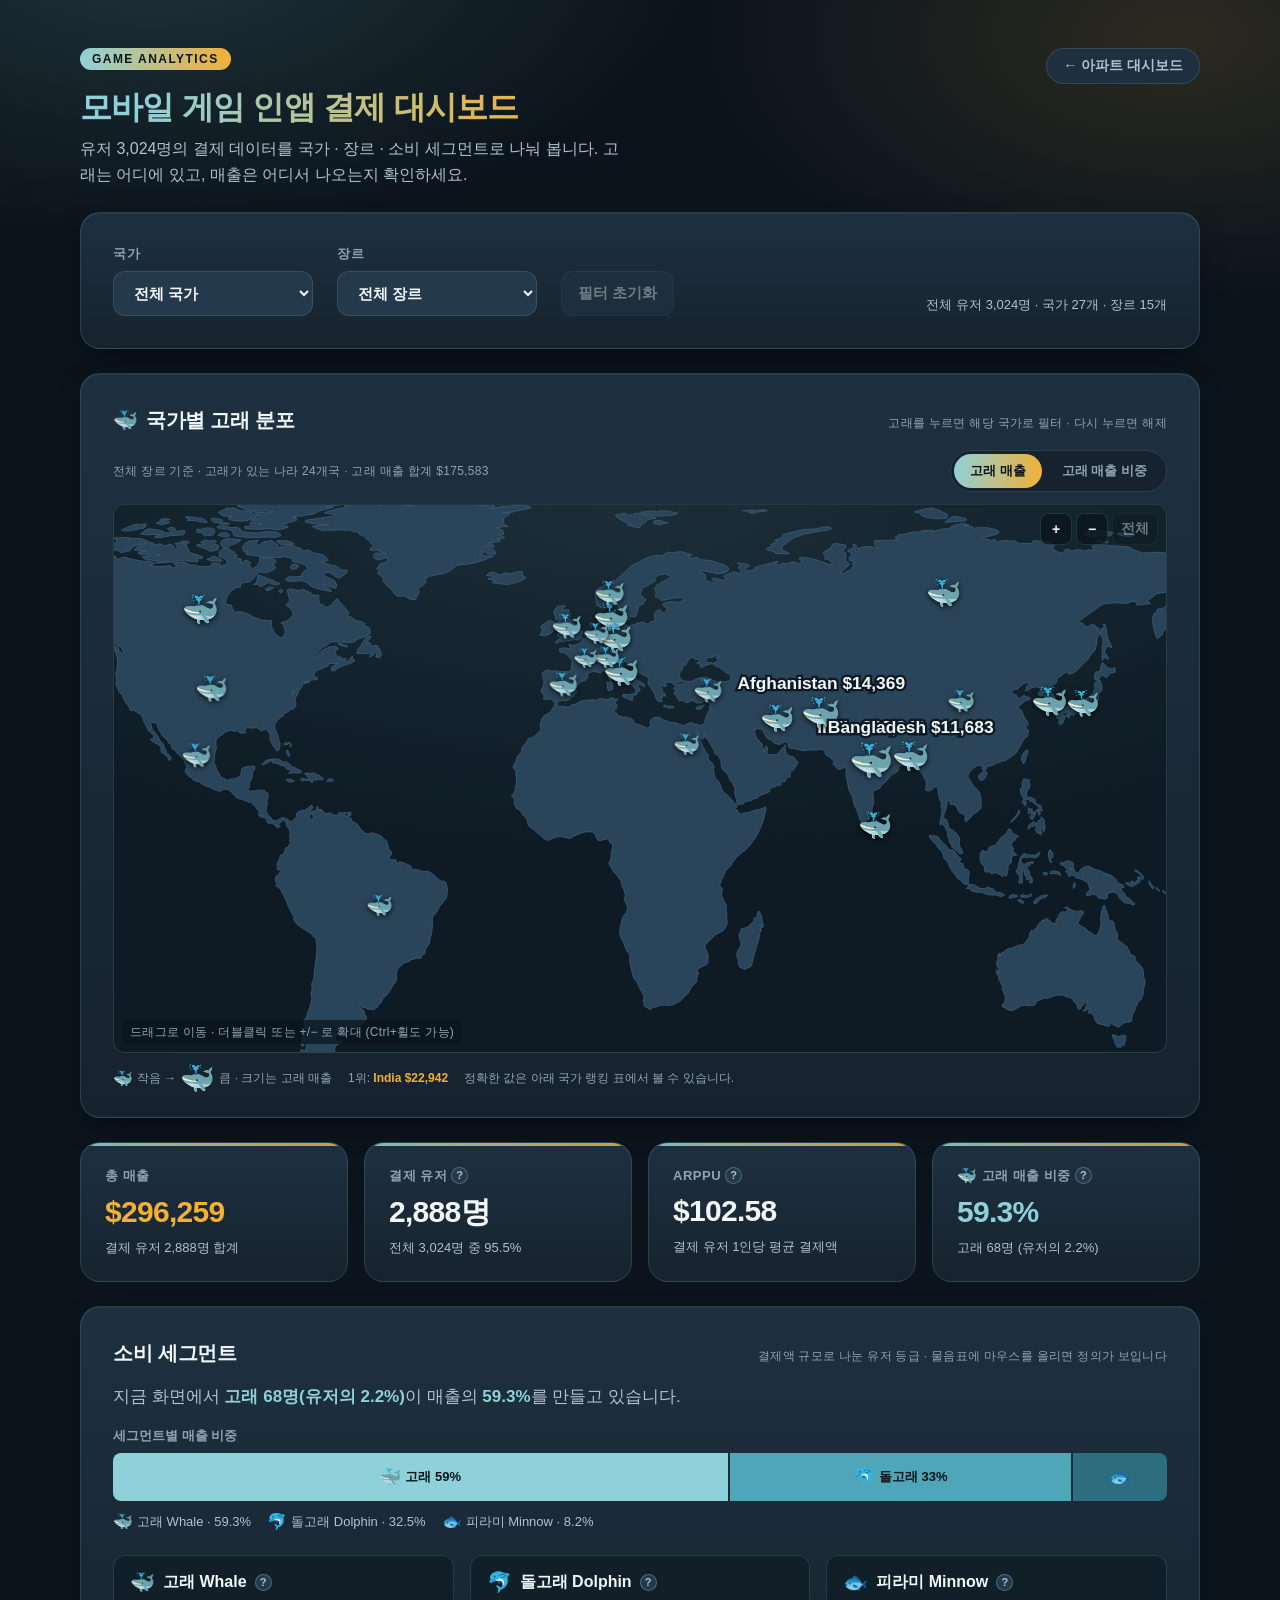
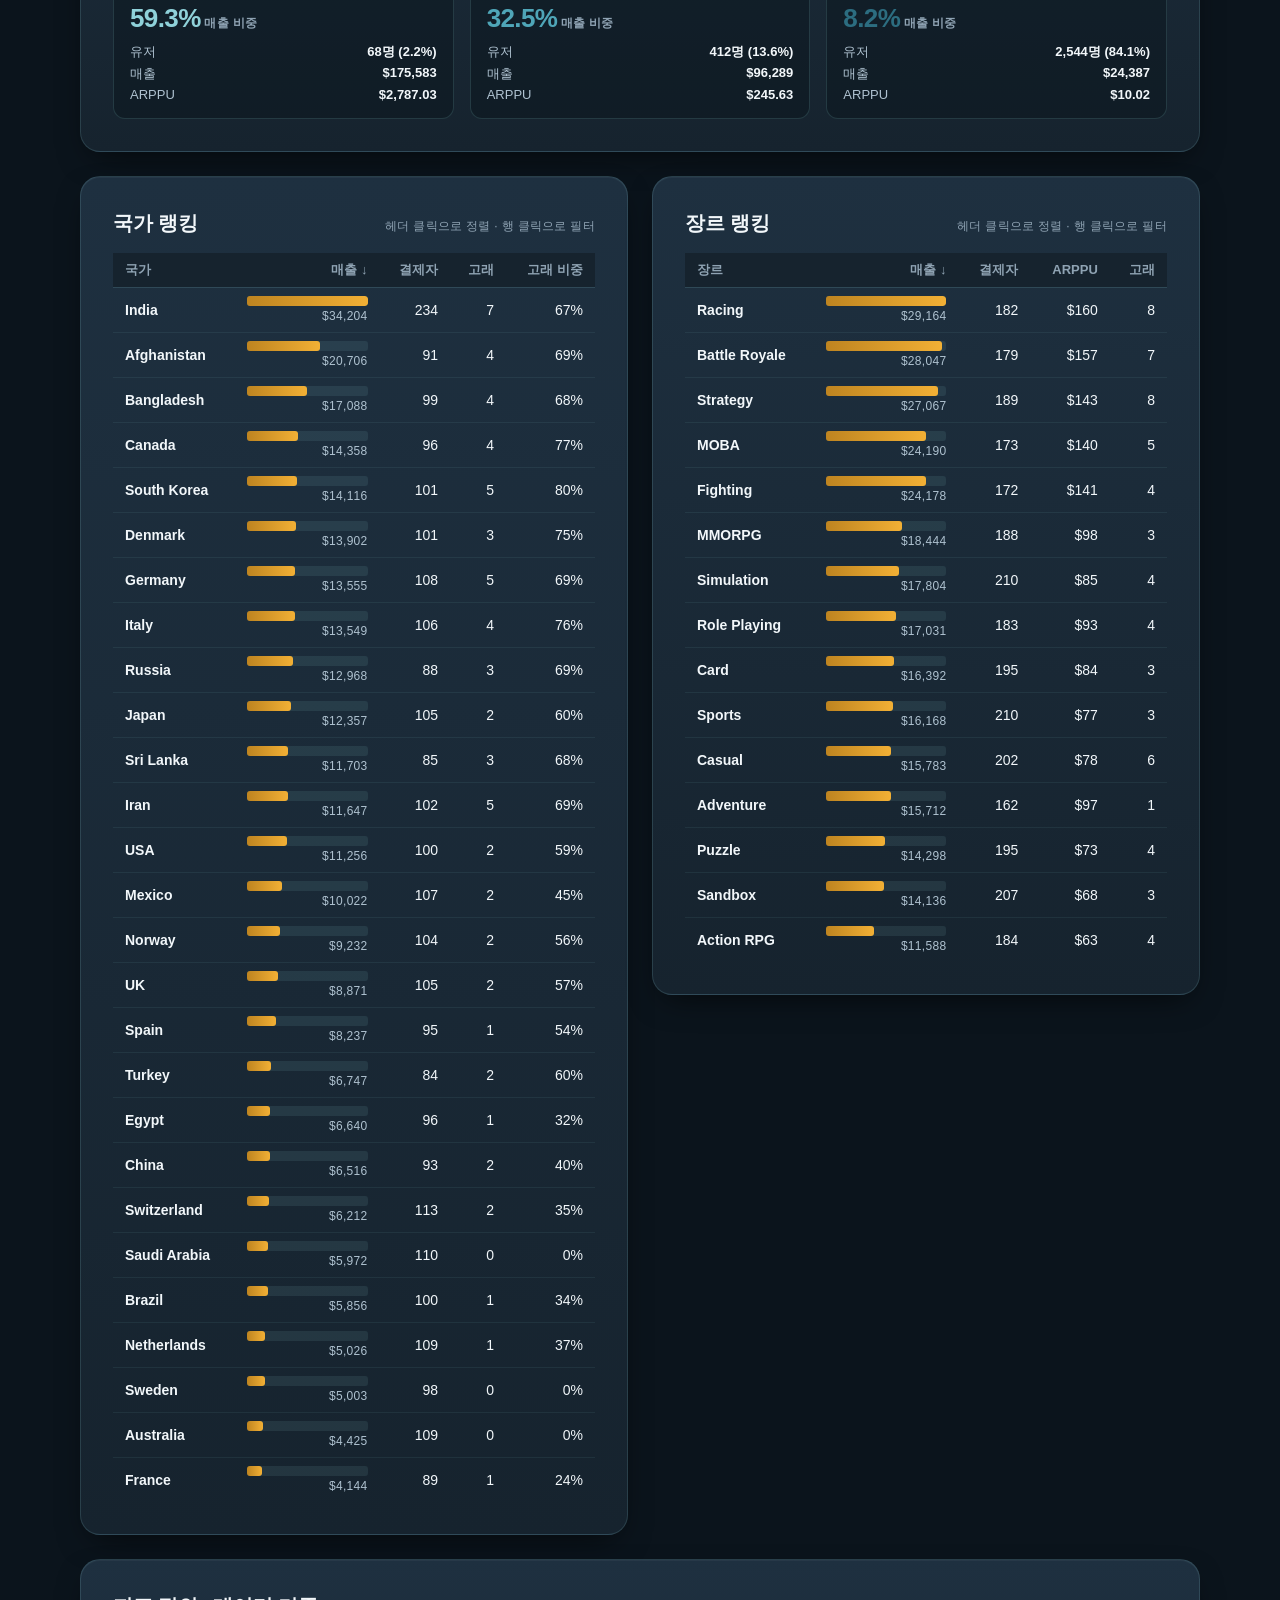
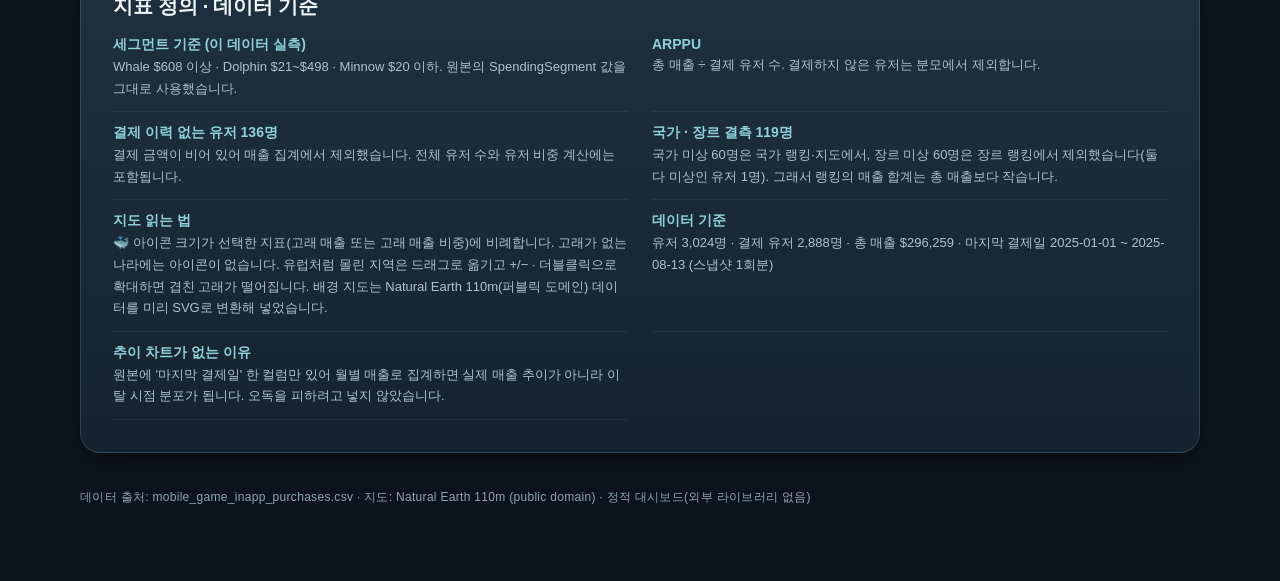
==== commit 6a40f552: "Use 🐳🐬🐟 emoji icons and make the world map pannable/zoomable - 세그먼트 아이콘을 직접 그린 SVG 대신 이모지(🐳 고래 / 🐬 돌" ====
--- a/game/index.html
+++ b/game/index.html
@@ -8,29 +8,6 @@
 <link rel="stylesheet" href="assets/game.css">
 </head>
 <body class="dashboard">
-
-<svg width="0" height="0" style="position:absolute" aria-hidden="true" focusable="false">
-  <symbol id="icon-whale" viewBox="0 0 64 40">
-    <ellipse cx="26" cy="21" rx="21" ry="13" fill="currentColor"/>
-    <path d="M45 21 L63 9 L58 21 L63 33 Z" fill="currentColor"/>
-    <path d="M16 9 C13 5 15 2 19 1" stroke="currentColor" stroke-width="2.4" stroke-linecap="round" fill="none"/>
-    <path d="M19 1 C22 2 23 4 23 6" stroke="currentColor" stroke-width="2" stroke-linecap="round" fill="none"/>
-    <circle cx="14" cy="17" r="2.2" fill="#0B141C"/>
-  </symbol>
-  <symbol id="icon-dolphin" viewBox="0 0 64 40">
-    <path d="M20 15 L28 3 L31 16 Z" fill="currentColor"/>
-    <ellipse cx="24" cy="22" rx="18" ry="9" fill="currentColor"/>
-    <path d="M40 22 L60 12 L56 22 L60 32 Z" fill="currentColor"/>
-    <path d="M20 30 L26 38 L31 29 Z" fill="currentColor"/>
-    <circle cx="13" cy="19" r="1.8" fill="#0B141C"/>
-  </symbol>
-  <symbol id="icon-minnow" viewBox="0 0 64 40">
-    <ellipse cx="20" cy="21" rx="12" ry="7.5" fill="currentColor"/>
-    <path d="M30 21 L47 12 L43 21 L47 30 Z" fill="currentColor"/>
-    <path d="M18 14 L23 8 L25 14 Z" fill="currentColor"/>
-    <circle cx="13" cy="19" r="1.5" fill="#0B141C"/>
-  </symbol>
-</svg>
 
   <main>
     <header class="page-header">
@@ -61,8 +38,8 @@
 
     <section class="card map-card" aria-label="국가별 고래 지도">
       <div class="section-header">
-        <h2><svg class="seg-icon" style="color:var(--teal)" aria-hidden="true"><use href="#icon-whale"/></svg>국가별 고래 분포</h2>
-        <span class="caption">버블을 누르면 해당 국가로 필터 · 다시 누르면 해제</span>
+        <h2><span class="seg-emoji" aria-hidden="true">🐳</span>국가별 고래 분포</h2>
+        <span class="caption">고래를 누르면 해당 국가로 필터 · 다시 누르면 해제</span>
       </div>
 
       <div class="map-toolbar">
@@ -74,7 +51,16 @@
       </div>
 
       <div class="map-wrap">
-        <svg id="worldMap" viewBox="0 0 1000 460" role="img" aria-label="국가별 고래 지표를 표시한 세계지도"></svg>
+        <svg id="worldMap" viewBox="0 0 1000 460" aria-label="국가별 고래 지표를 표시한 세계지도">
+          <g id="mapLand"></g>
+          <g id="mapMarks"></g>
+        </svg>
+        <div class="map-zoom" role="group" aria-label="지도 확대·축소">
+          <button type="button" class="zoom-btn" data-zoom="in" aria-label="확대">+</button>
+          <button type="button" class="zoom-btn" data-zoom="out" aria-label="축소">−</button>
+          <button type="button" class="zoom-btn is-reset" data-zoom="reset">전체</button>
+        </div>
+        <p class="map-hint caption" id="mapHint">드래그로 이동 · 더블클릭 또는 +/− 로 확대 (Ctrl+휠도 가능)</p>
       </div>
       <div class="map-legend" id="mapLegend"></div>
     </section>
--- a/game/assets/game.css
+++ b/game/assets/game.css
@@ -180,16 +180,17 @@
   flex-wrap: wrap;
 }
 
-/* ---------- icons ---------- */
-.seg-icon {
-  width: 30px;
-  height: 20px;
+/* ---------- icons (emoji) ---------- */
+.seg-emoji {
+  font-size: 1.25rem;
+  line-height: 1;
   flex-shrink: 0;
   display: inline-block;
-  vertical-align: -3px;
-}
-.seg-icon.is-sm { width: 22px; height: 15px; }
-.seg-icon.is-lg { width: 44px; height: 29px; }
+  font-family: "Apple Color Emoji", "Segoe UI Emoji", "Noto Color Emoji", sans-serif;
+  vertical-align: -2px;
+}
+.seg-emoji.is-sm { font-size: 1rem; }
+.seg-emoji.is-lg { font-size: 1.75rem; }
 
 /* ---------- filters ---------- */
 .controls-card {
@@ -334,24 +335,83 @@
   overflow-x: auto;                 /* 좁은 화면에서는 지도를 줄이지 말고 옆으로 넘긴다 */
 }
 
-.map-wrap svg { display: block; width: 100%; min-width: 540px; height: auto; }
+.map-wrap svg { display: block; width: 100%; min-width: 640px; height: auto; }
 
 .map-land { fill: #2A4459; stroke: #3B5D76; stroke-width: 0.6; }
 
-.map-bubble {
-  fill: var(--amber);
-  fill-opacity: 0.75;
-  stroke: #0E1B25;              /* 2px 서피스 링 — 겹쳐도 각 마크가 살아 있게 */
-  stroke-width: 2;
+.map-wrap svg { touch-action: pan-y; cursor: grab; }
+.map-wrap svg:active { cursor: grabbing; }
+
+.map-mark { cursor: pointer; }
+
+.mark-hit { fill: transparent; }
+
+.mark-emoji {
+  font-family: "Apple Color Emoji", "Segoe UI Emoji", "Noto Color Emoji", sans-serif;
+  paint-order: stroke;
+  filter: drop-shadow(0 1px 2px rgba(0, 0, 0, 0.85));
+  pointer-events: none;
+}
+
+.mark-ring {
+  fill: none;
+  stroke: var(--amber);
+  stroke-width: 2.5;
+  pointer-events: none;
+}
+
+.mark-value, .mark-name {
+  fill: var(--ink);
+  font-size: 13px;
+  font-weight: 700;
+  paint-order: stroke;
+  stroke: #0E1B25;
+  stroke-width: 3.5;
+  pointer-events: none;
+}
+
+.mark-name { font-size: 11px; fill: var(--ink-2); opacity: 0; transition: opacity 0.2s ease; }
+.is-zoomed .mark-name { opacity: 1; }                 /* 확대하면 나라 이름이 따라 나온다 */
+.map-mark.is-selected .mark-name { opacity: 1; fill: var(--amber); }
+
+.mark-inner { transform-box: fill-box; transform-origin: center; }
+.mark-inner.is-bouncing { animation: whale-pop 0.62s var(--ease-pop); }
+
+.map-zoom {
+  position: absolute;
+  top: var(--space-8);
+  right: var(--space-8);
+  display: flex;
+  gap: var(--space-4);
+}
+
+.zoom-btn {
+  font-family: inherit;
+  font-size: 0.875rem;
+  font-weight: 700;
+  color: var(--ink);
+  background: rgba(11, 20, 28, 0.78);
+  border: 1px solid var(--line);
+  border-radius: var(--radius-small);
+  min-width: 32px;
+  height: 32px;
+  padding: 0 var(--space-8);
   cursor: pointer;
-  transform-box: fill-box;
-  transform-origin: center;
-  transition: fill-opacity 0.18s ease;
-}
-.map-bubble:hover, .map-bubble:focus-visible { fill-opacity: 1; }
-.map-bubble.is-selected { fill: var(--teal); fill-opacity: 1; }
-
-.map-bubble.is-bouncing { animation: whale-pop 0.62s var(--ease-pop); }
+  transition: color 0.15s ease, border-color 0.15s ease;
+}
+.zoom-btn:hover:not(:disabled) { color: var(--amber); border-color: var(--amber); }
+.zoom-btn:disabled { opacity: 0.4; cursor: default; }
+
+.map-hint {
+  position: absolute;
+  left: var(--space-8);
+  bottom: var(--space-8);
+  margin: 0;
+  padding: var(--space-4) var(--space-8);
+  border-radius: var(--radius-small);
+  background: rgba(11, 20, 28, 0.72);
+  pointer-events: none;
+}
 
 @keyframes whale-pop {
   0%   { transform: scale(1, 1); }
@@ -362,7 +422,7 @@
   100% { transform: scale(1, 1); }
 }
 
-.seg-icon.is-bouncing { animation: whale-pop 0.62s var(--ease-pop); transform-origin: center; }
+.seg-emoji.is-bouncing { animation: whale-pop 0.62s var(--ease-pop); transform-origin: center; }
 
 .map-label {
   fill: var(--ink);
@@ -383,14 +443,7 @@
   font-size: 0.75rem;
   color: var(--ink-3);
 }
-.map-legend .bubble-key {
-  display: inline-block;
-  border-radius: 50%;
-  background: var(--amber);
-  opacity: 0.75;
-  margin-right: var(--space-4);
-  vertical-align: -1px;
-}
+.map-legend .legend-item { display: inline-flex; align-items: center; gap: var(--space-4); }
 
 /* ---------- segments ---------- */
 .segment-headline {
@@ -419,7 +472,8 @@
 
 .stack-seg {
   border: none;
-  padding: 0 var(--space-8);
+  padding: 0 5px;
+  justify-content: center;
   display: flex;
   align-items: center;
   gap: var(--space-4);
@@ -436,7 +490,7 @@
 .stack-seg:hover { filter: brightness(1.12); }
 .stack-seg:first-child { border-radius: var(--radius-small) 0 0 var(--radius-small); }
 .stack-seg:last-child { border-radius: 0 var(--radius-small) var(--radius-small) 0; }
-.stack-seg .seg-icon { color: inherit; }
+.stack-seg .seg-emoji { font-size: 1.125rem; }
 
 .chart-legend {
   display: flex;
